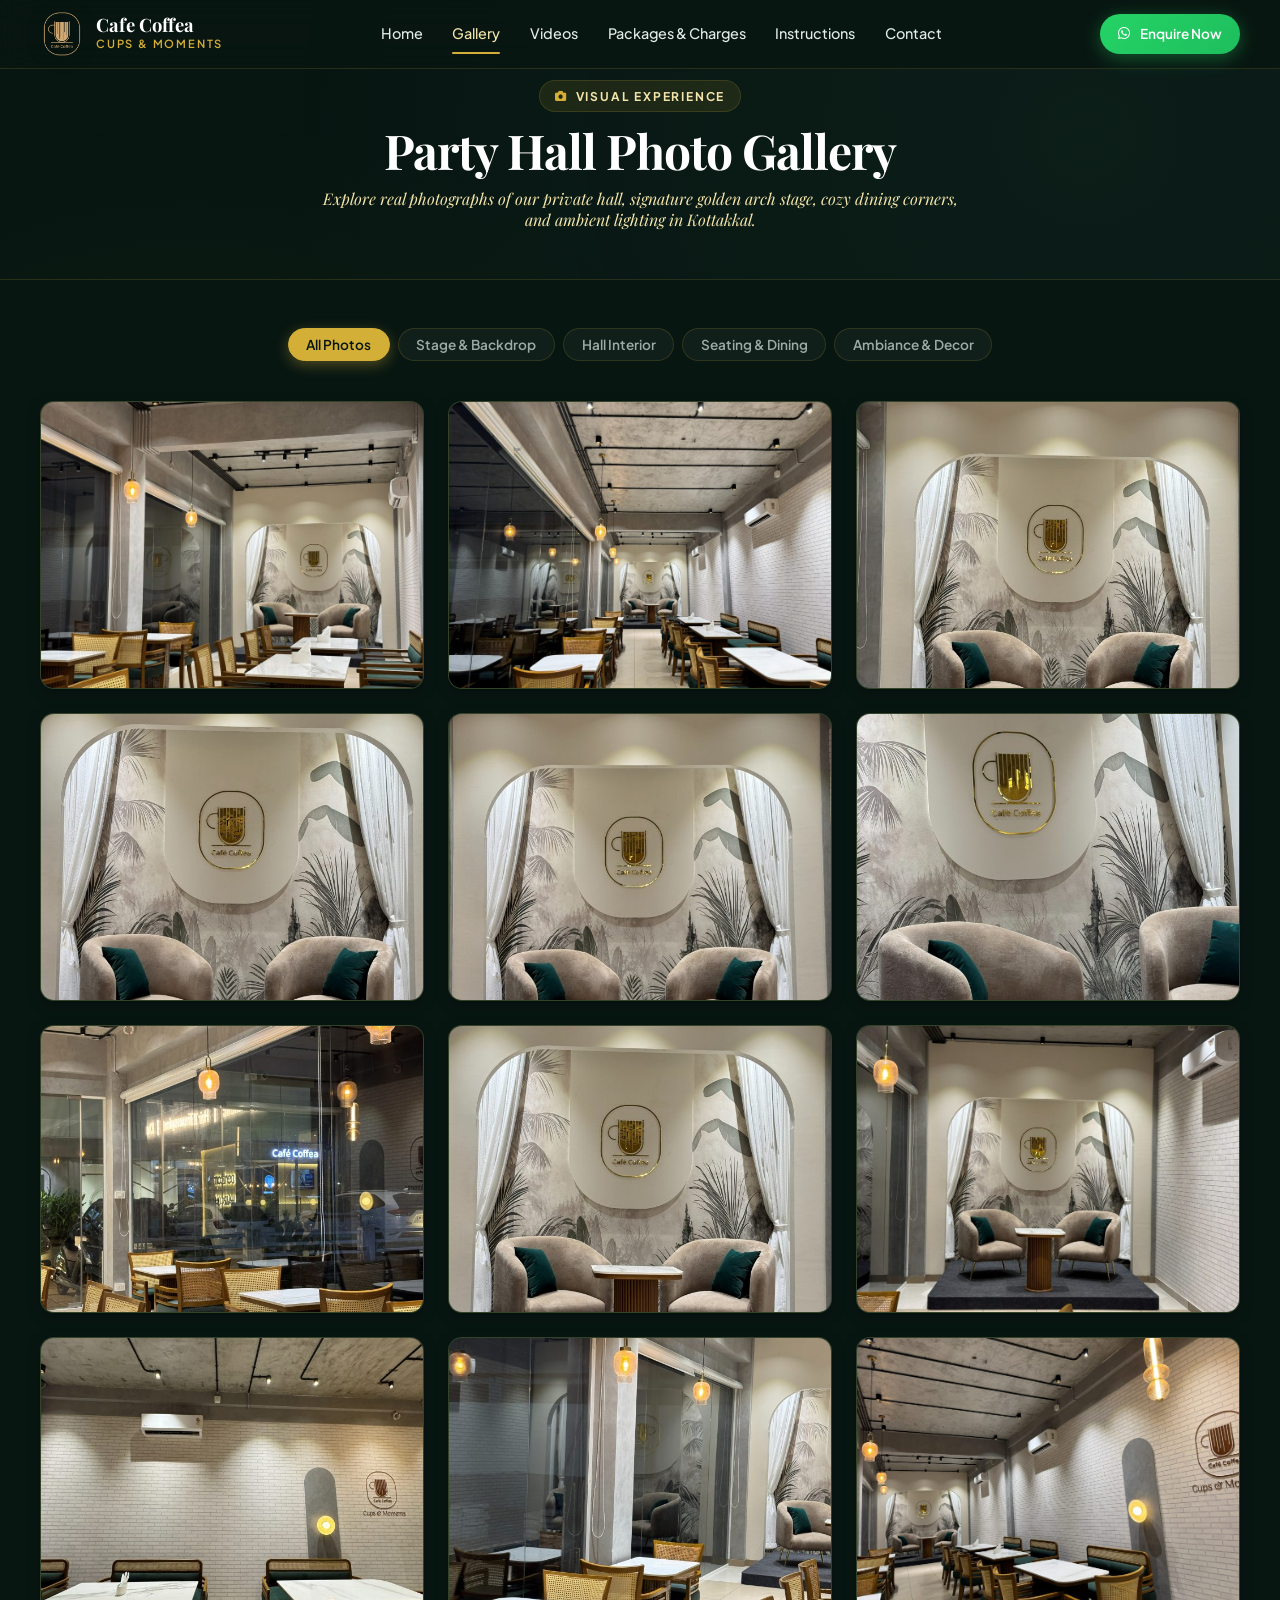
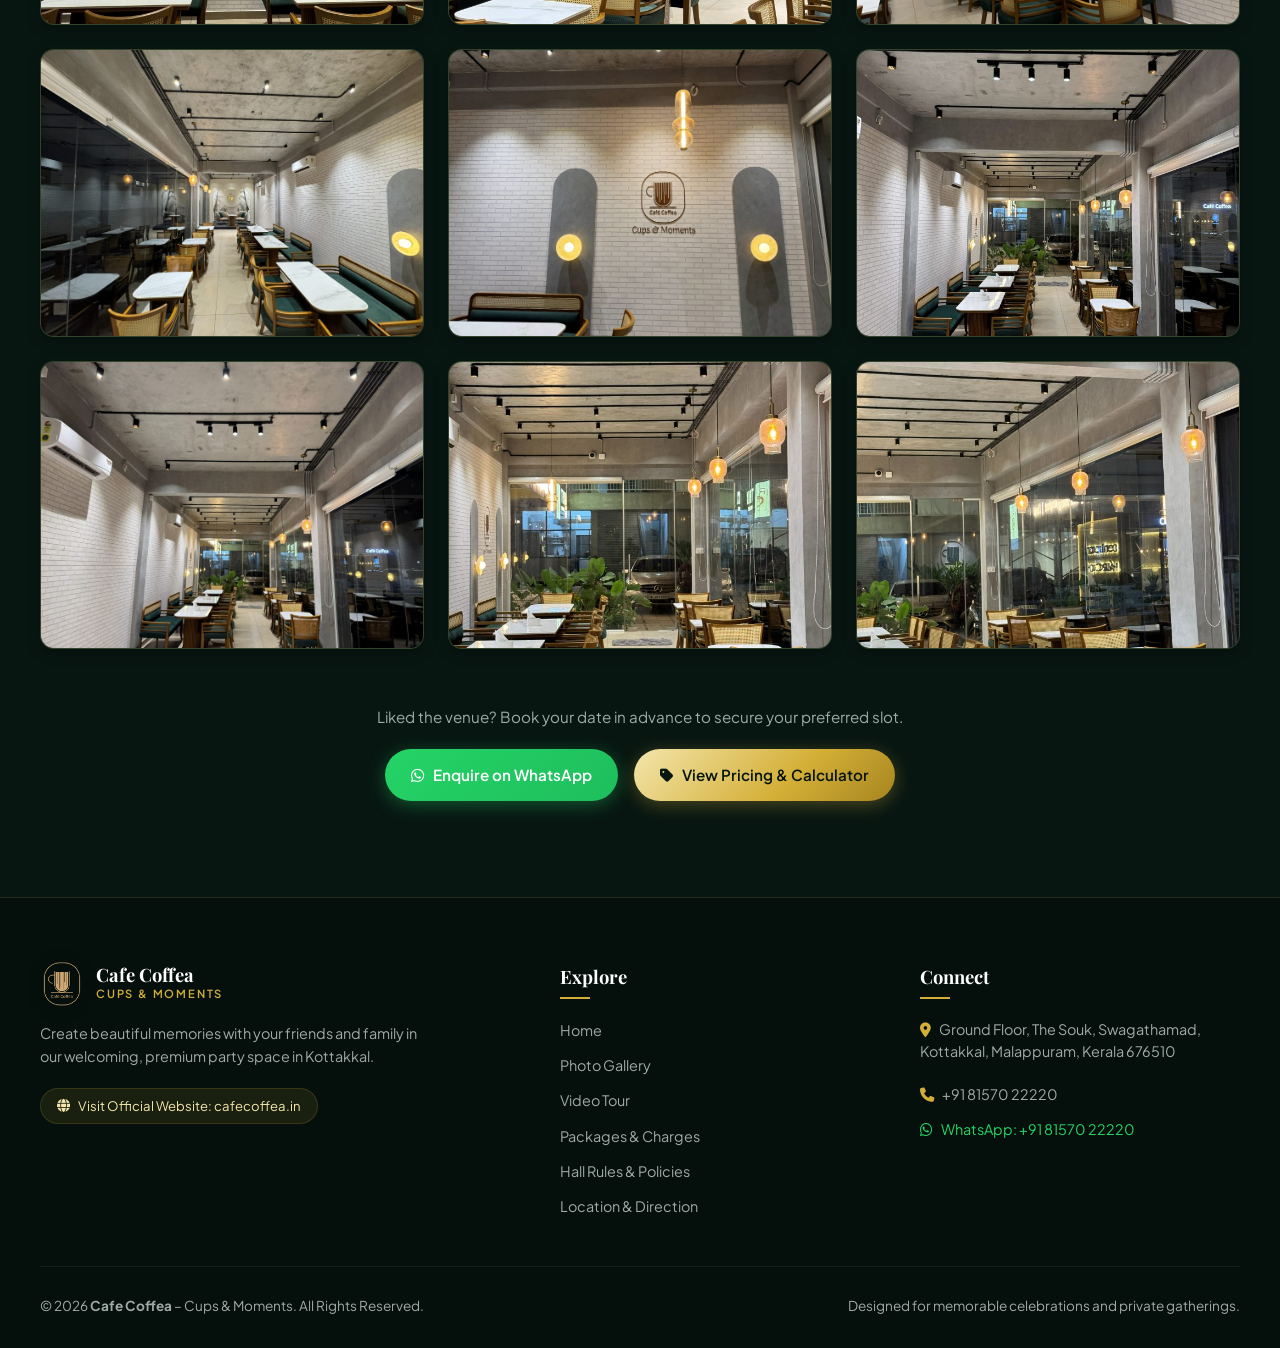
==== gallery.html @ e034ad7e "Convert to static HTML/CSS/JS with Dark Forest Green theme, clean gallery, new videos, and updated p" ====
<!DOCTYPE html>
<html lang="en">
<head>
    <meta charset="UTF-8">
    <meta name="viewport" content="width=device-width, initial-scale=1.0, maximum-scale=5.0">
    <title>Photo Gallery – Cafe Coffea | Cups & Moments</title>
    
    <meta name="description" content="Explore photographs of Cafe Coffea's premium party hall in Kottakkal. Elegant Dark Forest Green ambiance, signature stage, and luxury seating.">
    <link rel="icon" type="image/png" href="assets/images/logo.png">

    <!-- Google Fonts -->
    <link rel="preconnect" href="https://fonts.googleapis.com">
    <link rel="preconnect" href="https://fonts.gstatic.com" crossorigin>
    <link href="https://fonts.googleapis.com/css2?family=Playfair+Display:ital,wght@0,400;0,600;0,700;1,400;1,600&family=Plus+Jakarta+Sans:wght@300;400;500;600;700&display=swap" rel="stylesheet">

    <!-- Font Awesome Icons -->
    <link rel="stylesheet" href="https://cdnjs.cloudflare.com/ajax/libs/font-awesome/6.5.1/css/all.min.css">

    <!-- Main Stylesheet (Dark Forest Green Theme) -->
    <link rel="stylesheet" href="assets/css/style.css">
</head>
<body>

    <!-- Header & Navigation -->
    <header class="site-header">
        <div class="container header-container">
            <a href="index.html" class="brand-link" aria-label="Cafe Coffea Homepage">
                <img src="assets/images/logo.png" alt="Cafe Coffea Logo" class="brand-logo-img">
                <div class="brand-text-block">
                    <span class="brand-title">Cafe Coffea</span>
                    <span class="brand-subtitle">Cups & Moments</span>
                </div>
            </a>

            <!-- Desktop Navigation -->
            <nav class="desktop-nav" aria-label="Main Navigation">
                <a href="index.html" class="nav-link">Home</a>
                <a href="gallery.html" class="nav-link active">Gallery</a>
                <a href="index.html#videos" class="nav-link">Videos</a>
                <a href="index.html#pricing" class="nav-link">Packages & Charges</a>
                <a href="instructions.html" class="nav-link">Instructions</a>
                <a href="index.html#contact" class="nav-link">Contact</a>
            </nav>

            <div class="header-actions">
                <a href="https://wa.me/918157022220?text=Hello%20Cafe%20Coffea!%20I%20would%20like%20to%20enquire%20about%20party%20hall%20booking%20at%20Cafe%20Coffea%20%E2%80%93%20Cups%20%26%20Moments." target="_blank" rel="noopener noreferrer" class="btn btn-whatsapp btn-sm d-none-mobile">
                    <i class="fab fa-whatsapp"></i>
                    <span>Enquire Now</span>
                </a>

                <!-- Mobile Hamburger Toggle -->
                <button type="button" class="mobile-nav-toggle" aria-label="Toggle navigation menu">
                    <span class="hamburger-line"></span>
                    <span class="hamburger-line"></span>
                    <span class="hamburger-line"></span>
                </button>
            </div>
        </div>
    </header>

    <!-- Mobile Drawer Menu -->
    <div class="mobile-drawer" id="mobileDrawer">
        <div class="mobile-menu-list">
            <a href="index.html" class="mobile-nav-link">
                <span>Home</span>
                <i class="fas fa-chevron-right"></i>
            </a>
            <a href="gallery.html" class="mobile-nav-link active">
                <span>Photo Gallery</span>
                <i class="fas fa-chevron-right"></i>
            </a>
            <a href="index.html#videos" class="mobile-nav-link">
                <span>Video Tour</span>
                <i class="fas fa-chevron-right"></i>
            </a>
            <a href="index.html#pricing" class="mobile-nav-link">
                <span>Packages & Pricing</span>
                <i class="fas fa-chevron-right"></i>
            </a>
            <a href="instructions.html" class="mobile-nav-link">
                <span>Party Hall Rules & Policies</span>
                <i class="fas fa-chevron-right"></i>
            </a>
            <a href="index.html#contact" class="mobile-nav-link">
                <span>Location & Contact</span>
                <i class="fas fa-chevron-right"></i>
            </a>
        </div>

        <div class="mobile-drawer-footer">
            <a href="https://wa.me/918157022220?text=Hello%20Cafe%20Coffea!%20I%20would%20like%20to%20enquire%20about%20party%20hall%20booking%20at%20Cafe%20Coffea%20%E2%80%93%20Cups%20%26%20Moments." target="_blank" rel="noopener noreferrer" class="btn btn-whatsapp btn-lg">
                <i class="fab fa-whatsapp"></i>
                <span>Enquire via WhatsApp</span>
            </a>
            <a href="tel:+918157022220" class="btn btn-outline btn-lg">
                <i class="fas fa-phone-alt"></i>
                <span>Call Us Directly</span>
            </a>
        </div>
    </div>

    <!-- Page Hero Banner -->
    <div style="background: radial-gradient(circle at 50% 20%, rgba(20, 58, 48, 0.4) 0%, rgba(8, 22, 18, 0.95) 100%), var(--bg-deep); padding: 5rem 1rem 3rem; text-align: center; border-bottom: 1px solid var(--border-subtle);">
        <div class="container">
            <div class="section-tag">
                <i class="fas fa-camera"></i>
                <span>Visual Experience</span>
            </div>
            <h1 class="hero-title" style="font-size: clamp(2rem, 4vw, 3rem); margin-bottom: 0.75rem;">
                Party Hall Photo Gallery
            </h1>
            <p class="hero-subtitle" style="max-width: 650px; margin: 0 auto; font-size: 1rem;">
                Explore real photographs of our private hall, signature golden arch stage, cozy dining corners, and ambient lighting in Kottakkal.
            </p>
        </div>
    </div>

    <!-- CLEAN PHOTO GALLERY -->
    <section class="section section-dark" id="gallery" style="padding-top: 3rem;">
        <div class="container">
            <!-- Filter Tabs -->
            <div class="gallery-filters" style="margin-bottom: 2.5rem;">
                <button type="button" class="gallery-filter-btn active" data-filter="all">All Photos</button>
                <button type="button" class="gallery-filter-btn" data-filter="stage">Stage & Backdrop</button>
                <button type="button" class="gallery-filter-btn" data-filter="interior">Hall Interior</button>
                <button type="button" class="gallery-filter-btn" data-filter="seating">Seating & Dining</button>
                <button type="button" class="gallery-filter-btn" data-filter="decor">Ambiance & Decor</button>
            </div>

            <!-- Responsive Clean Gallery Grid (No decorative text between photos) -->
            <div class="gallery-grid">
                <!-- 1. Main Hall View -->
                <div class="gallery-card" data-category="interior" data-full="assets/images/IMG_1994.jpg">
                    <img src="assets/images/thumbs/IMG_1994.jpg" alt="Cafe Coffea Main Hall" class="gallery-img" loading="lazy">
                    <div class="gallery-zoom-badge"><i class="fas fa-expand-arrows-alt"></i></div>
                </div>

                <!-- 2. Center Aisle -->
                <div class="gallery-card" data-category="interior" data-full="assets/images/IMG_1995.jpg">
                    <img src="assets/images/thumbs/IMG_1995.jpg" alt="Party Hall Center Aisle" class="gallery-img" loading="lazy">
                    <div class="gallery-zoom-badge"><i class="fas fa-expand-arrows-alt"></i></div>
                </div>

                <!-- 3. Stage & Gold Logo -->
                <div class="gallery-card" data-category="stage" data-full="assets/images/IMG_1961.jpg">
                    <img src="assets/images/thumbs/IMG_1961.jpg" alt="Signature Stage & Golden Logo" class="gallery-img" loading="lazy">
                    <div class="gallery-zoom-badge"><i class="fas fa-expand-arrows-alt"></i></div>
                </div>

                <!-- 4. Stage Backdrop -->
                <div class="gallery-card" data-category="stage" data-full="assets/images/IMG_1964.jpg">
                    <img src="assets/images/thumbs/IMG_1964.jpg" alt="Party Stage Backdrop" class="gallery-img" loading="lazy">
                    <div class="gallery-zoom-badge"><i class="fas fa-expand-arrows-alt"></i></div>
                </div>

                <!-- 5. Arch Backdrop -->
                <div class="gallery-card" data-category="stage" data-full="assets/images/IMG_1965.jpg">
                    <img src="assets/images/thumbs/IMG_1965.jpg" alt="Celebration Stage Arch" class="gallery-img" loading="lazy">
                    <div class="gallery-zoom-badge"><i class="fas fa-expand-arrows-alt"></i></div>
                </div>

                <!-- 6. Velvet Chairs -->
                <div class="gallery-card" data-category="stage" data-full="assets/images/IMG_1966.jpg">
                    <img src="assets/images/thumbs/IMG_1966.jpg" alt="Stage Velvet Armchairs" class="gallery-img" loading="lazy">
                    <div class="gallery-zoom-badge"><i class="fas fa-expand-arrows-alt"></i></div>
                </div>

                <!-- 7. Arch & Curtains -->
                <div class="gallery-card" data-category="stage" data-full="assets/images/IMG_1967.jpg">
                    <img src="assets/images/thumbs/IMG_1967.jpg" alt="Arch & Drapes" class="gallery-img" loading="lazy">
                    <div class="gallery-zoom-badge"><i class="fas fa-expand-arrows-alt"></i></div>
                </div>

                <!-- 8. Spotlight Lighting -->
                <div class="gallery-card" data-category="decor" data-full="assets/images/IMG_1980.jpg">
                    <img src="assets/images/thumbs/IMG_1980.jpg" alt="Spotlight Ambience" class="gallery-img" loading="lazy">
                    <div class="gallery-zoom-badge"><i class="fas fa-expand-arrows-alt"></i></div>
                </div>

                <!-- 9. Dining Setup -->
                <div class="gallery-card" data-category="seating" data-full="assets/images/IMG_1988.jpg">
                    <img src="assets/images/thumbs/IMG_1988.jpg" alt="Guest Dining Arrangement" class="gallery-img" loading="lazy">
                    <div class="gallery-zoom-badge"><i class="fas fa-expand-arrows-alt"></i></div>
                </div>

                <!-- 10. Table Arrangement -->
                <div class="gallery-card" data-category="seating" data-full="assets/images/IMG_1990.jpg">
                    <img src="assets/images/thumbs/IMG_1990.jpg" alt="Table Setup" class="gallery-img" loading="lazy">
                    <div class="gallery-zoom-badge"><i class="fas fa-expand-arrows-alt"></i></div>
                </div>

                <!-- 11. Brick Wall Seating -->
                <div class="gallery-card" data-category="seating" data-full="assets/images/IMG_1992.jpg">
                    <img src="assets/images/thumbs/IMG_1992.jpg" alt="Brick Wall Seating" class="gallery-img" loading="lazy">
                    <div class="gallery-zoom-badge"><i class="fas fa-expand-arrows-alt"></i></div>
                </div>

                <!-- 12. Dining Rows -->
                <div class="gallery-card" data-category="interior" data-full="assets/images/IMG_1996.jpg">
                    <img src="assets/images/thumbs/IMG_1996.jpg" alt="Dining Rows & Amber Lighting" class="gallery-img" loading="lazy">
                    <div class="gallery-zoom-badge"><i class="fas fa-expand-arrows-alt"></i></div>
                </div>

                <!-- 13. Hall Layout -->
                <div class="gallery-card" data-category="interior" data-full="assets/images/IMG_1999.jpg">
                    <img src="assets/images/thumbs/IMG_1999.jpg" alt="Party Hall Layout" class="gallery-img" loading="lazy">
                    <div class="gallery-zoom-badge"><i class="fas fa-expand-arrows-alt"></i></div>
                </div>

                <!-- 14. Dining Corner -->
                <div class="gallery-card" data-category="seating" data-full="assets/images/IMG_2002.jpg">
                    <img src="assets/images/thumbs/IMG_2002.jpg" alt="Celebration Dining Area" class="gallery-img" loading="lazy">
                    <div class="gallery-zoom-badge"><i class="fas fa-expand-arrows-alt"></i></div>
                </div>

                <!-- 15. Glass Gallery -->
                <div class="gallery-card" data-category="interior" data-full="assets/images/IMG_2011.jpg">
                    <img src="assets/images/thumbs/IMG_2011.jpg" alt="Glass Gallery Perspective" class="gallery-img" loading="lazy">
                    <div class="gallery-zoom-badge"><i class="fas fa-expand-arrows-alt"></i></div>
                </div>

                <!-- 16. Panoramic Hall -->
                <div class="gallery-card" data-category="interior" data-full="assets/images/IMG_2012.jpg">
                    <img src="assets/images/thumbs/IMG_2012.jpg" alt="Panoramic Cafe Hall" class="gallery-img" loading="lazy">
                    <div class="gallery-zoom-badge"><i class="fas fa-expand-arrows-alt"></i></div>
                </div>

                <!-- 17. Intimate Seating -->
                <div class="gallery-card" data-category="seating" data-full="assets/images/IMG_2013.jpg">
                    <img src="assets/images/thumbs/IMG_2013.jpg" alt="Intimate Seating Corner" class="gallery-img" loading="lazy">
                    <div class="gallery-zoom-badge"><i class="fas fa-expand-arrows-alt"></i></div>
                </div>

                <!-- 18. Evening Ambience -->
                <div class="gallery-card" data-category="decor" data-full="assets/images/IMG_2014.jpg">
                    <img src="assets/images/thumbs/IMG_2014.jpg" alt="Warm Glow Cafe Evening" class="gallery-img" loading="lazy">
                    <div class="gallery-zoom-badge"><i class="fas fa-expand-arrows-alt"></i></div>
                </div>
            </div>

            <!-- Booking Callout -->
            <div style="margin-top: 3.5rem; text-align: center;">
                <p style="color: var(--text-muted); font-size: 0.95rem; margin-bottom: 1.25rem;">
                    Liked the venue? Book your date in advance to secure your preferred slot.
                </p>
                <div style="display: flex; gap: 1rem; justify-content: center; flex-wrap: wrap;">
                    <a href="https://wa.me/918157022220?text=Hello%20Cafe%20Coffea!%20I%20saw%20your%20party%20hall%20gallery%20and%20would%20like%20to%20enquire%20about%20booking." target="_blank" rel="noopener noreferrer" class="btn btn-whatsapp">
                        <i class="fab fa-whatsapp"></i>
                        <span>Enquire on WhatsApp</span>
                    </a>
                    <a href="index.html#pricing" class="btn btn-primary">
                        <i class="fas fa-tag"></i>
                        <span>View Pricing & Calculator</span>
                    </a>
                </div>
            </div>
        </div>
    </section>

    <!-- FOOTER -->
    <footer class="site-footer">
        <div class="container">
            <div class="footer-top">
                <div class="footer-brand-col">
                    <a href="index.html" class="brand-link" style="margin-bottom: 0.5rem;">
                        <img src="assets/images/logo.png" alt="Cafe Coffea" class="brand-logo-img">
                        <div class="brand-text-block">
                            <span class="brand-title">Cafe Coffea</span>
                            <span class="brand-subtitle">Cups & Moments</span>
                        </div>
                    </a>
                    <p class="footer-brand-desc">
                        Create beautiful memories with your friends and family in our welcoming, premium party space in Kottakkal.
                    </p>
                    <div style="margin-top: 1.25rem;">
                        <a href="https://cafecoffea.in/" target="_blank" rel="noopener noreferrer" class="footer-official-badge">
                            <i class="fas fa-globe"></i>
                            <span>Visit Official Website: cafecoffea.in</span>
                        </a>
                    </div>
                </div>

                <div class="footer-links-col">
                    <h4 class="footer-col-title">Explore</h4>
                    <div class="footer-links-list">
                        <a href="index.html" class="footer-link">Home</a>
                        <a href="gallery.html" class="footer-link">Photo Gallery</a>
                        <a href="index.html#videos" class="footer-link">Video Tour</a>
                        <a href="index.html#pricing" class="footer-link">Packages & Charges</a>
                        <a href="instructions.html" class="footer-link">Hall Rules & Policies</a>
                        <a href="index.html#contact" class="footer-link">Location & Direction</a>
                    </div>
                </div>

                <div class="footer-contact-col">
                    <h4 class="footer-col-title">Connect</h4>
                    <div class="footer-links-list">
                        <div style="font-size: 0.9rem; color: var(--text-muted); line-height: 1.5; margin-bottom: 0.5rem;">
                            <i class="fas fa-map-marker-alt text-gold" style="margin-right: 0.4rem;"></i>
                            Ground Floor, The Souk, Swagathamad, Kottakkal, Malappuram, Kerala 676510
                        </div>
                        <a href="tel:+918157022220" class="footer-link">
                            <i class="fas fa-phone text-gold" style="margin-right: 0.4rem;"></i>
                            +91 81570 22220
                        </a>
                        <a href="https://wa.me/918157022220?text=Hello%20Cafe%20Coffea!%20I%20would%20like%20to%20enquire%20about%20party%20hall%20booking%20at%20Cafe%20Coffea%20%E2%80%93%20Cups%20%26%20Moments." target="_blank" rel="noopener noreferrer" class="footer-link" style="color: var(--color-whatsapp);">
                            <i class="fab fa-whatsapp" style="margin-right: 0.4rem;"></i>
                            WhatsApp: +91 81570 22220
                        </a>
                    </div>
                </div>
            </div>

            <div class="footer-bottom">
                <div>
                    &copy; 2026 <strong>Cafe Coffea</strong> – Cups & Moments. All Rights Reserved.
                </div>
                <div>
                    Designed for memorable celebrations and private gatherings.
                </div>
            </div>
        </div>
    </footer>

    <!-- Main JavaScript (Includes Filter Tabs & Fullscreen Lightbox) -->
    <script src="assets/js/main.js"></script>
</body>
</html>
---- assets/css/style.css ----
/* ==========================================================================
   CAFE COFFEA – CUPS & MOMENTS
   Official Dark Forest Green Premium Theme
   Mobile-First Architecture & Design Language
   ========================================================================== */

/* --- CSS Variables & Design Tokens --- */
:root {
    /* Brand Dark Forest Green Palette */
    --color-bg-base: #081612;             /* Deepest Forest Black-Green */
    --color-bg-surface: #0E241E;          /* Rich Dark Forest Green */
    --color-bg-surface-elevated: #132E27; /* Elevated Emerald Surface */
    --color-bg-card: rgba(19, 46, 39, 0.72);
    --color-bg-card-hover: rgba(26, 61, 52, 0.85);
    --color-overlay: rgba(6, 18, 14, 0.72);
    
    /* Forest Green Accent Tones */
    --color-forest-light: #2A5A4E;
    --color-forest-glow: rgba(42, 90, 78, 0.4);
    --color-forest-subtle: rgba(42, 90, 78, 0.2);

    /* Luxury Champagne & Gold Accents (From Cafe Coffea Logo) */
    --color-gold: #D4AF37;
    --color-gold-light: #F3E5AB;
    --color-gold-dark: #A6851F;
    --color-gold-glow: rgba(212, 175, 55, 0.32);
    --text-gold-gradient: linear-gradient(135deg, #FFF6E5 0%, #D4AF37 60%, #9E7E1D 100%);

    /* Borders */
    --border-subtle: rgba(212, 175, 55, 0.16);
    --border-highlight: rgba(212, 175, 55, 0.42);
    --border-forest: rgba(42, 90, 78, 0.35);

    /* Typography Colors */
    --text-primary: #FFFFFF;
    --text-secondary: #E3ECE9;
    --text-muted: #9EABA5;
    --text-gold: #D4AF37;

    /* WhatsApp Brand Color */
    --color-whatsapp: #25D366;
    --color-whatsapp-dark: #128C7E;
    --color-whatsapp-glow: rgba(37, 211, 102, 0.35);

    /* Radius & Spacing */
    --radius-sm: 8px;
    --radius-md: 14px;
    --radius-lg: 20px;
    --radius-xl: 26px;
    --radius-full: 9999px;

    /* Shadows */
    --shadow-sm: 0 4px 14px rgba(0, 0, 0, 0.3);
    --shadow-md: 0 8px 26px rgba(0, 0, 0, 0.45);
    --shadow-lg: 0 16px 44px rgba(0, 0, 0, 0.6);
    --shadow-gold: 0 8px 32px rgba(212, 175, 55, 0.2);

    /* Fonts */
    --font-heading: 'Playfair Display', Georgia, serif;
    --font-body: 'Plus Jakarta Sans', -apple-system, BlinkMacSystemFont, 'Segoe UI', Roboto, sans-serif;

    /* Transitions */
    --transition-fast: 0.2s cubic-bezier(0.16, 1, 0.3, 1);
    --transition-smooth: 0.35s cubic-bezier(0.16, 1, 0.3, 1);
}

/* --- Base & Reset --- */
*, *::before, *::after {
    box-sizing: border-box;
    margin: 0;
    padding: 0;
}

html {
    scroll-behavior: smooth;
    font-size: 16px;
    background-color: var(--color-bg-base);
    color: var(--text-secondary);
    font-family: var(--font-body);
    -webkit-font-smoothing: antialiased;
    -moz-osx-font-smoothing: grayscale;
    overflow-x: hidden;
}

body {
    background-color: var(--color-bg-base);
    line-height: 1.6;
    overflow-x: hidden;
    position: relative;
    min-height: 100vh;
}

/* Ambient Subtle Forest Radial Glow */
body::before {
    content: '';
    position: fixed;
    top: 0;
    left: 0;
    width: 100vw;
    height: 100vh;
    background: radial-gradient(circle at 85% 15%, rgba(42, 90, 78, 0.12) 0%, transparent 60%),
                radial-gradient(circle at 15% 85%, rgba(212, 175, 55, 0.05) 0%, transparent 50%);
    pointer-events: none;
    z-index: 0;
}

img, video {
    display: block;
    max-width: 100%;
    height: auto;
}

a {
    color: inherit;
    text-decoration: none;
    transition: var(--transition-fast);
}

button {
    font-family: inherit;
    cursor: pointer;
    border: none;
    outline: none;
    background: none;
}

ul, ol {
    list-style: none;
}

.container {
    width: 100%;
    max-width: 1240px;
    margin-left: auto;
    margin-right: auto;
    padding-left: 1.25rem;
    padding-right: 1.25rem;
    position: relative;
    z-index: 1;
}

/* --- Typography Helpers --- */
.text-gold {
    color: var(--color-gold);
}

.text-gold-gradient {
    background: var(--text-gold-gradient);
    -webkit-background-clip: text;
    -webkit-text-fill-color: transparent;
}

.section-tag {
    display: inline-flex;
    align-items: center;
    gap: 0.5rem;
    font-size: 0.75rem;
    font-weight: 700;
    letter-spacing: 0.15em;
    text-transform: uppercase;
    color: var(--color-gold-light);
    background: rgba(212, 175, 55, 0.1);
    border: 1px solid var(--border-subtle);
    padding: 0.35rem 0.9rem;
    border-radius: var(--radius-full);
    margin-bottom: 0.75rem;
}

.section-tag i {
    font-size: 0.7rem;
    color: var(--color-gold);
}

.section-title {
    font-family: var(--font-heading);
    font-size: clamp(1.85rem, 5vw, 2.75rem);
    color: var(--text-primary);
    line-height: 1.2;
    margin-bottom: 0.75rem;
    letter-spacing: -0.01em;
}

.section-subtitle {
    font-size: clamp(0.95rem, 2vw, 1.1rem);
    color: var(--text-muted);
    max-width: 640px;
    margin-bottom: 2rem;
}

.text-center {
    text-align: center;
}

.text-center .section-subtitle {
    margin-left: auto;
    margin-right: auto;
}

/* --- Buttons & CTAs --- */
.btn {
    display: inline-flex;
    align-items: center;
    justify-content: center;
    gap: 0.6rem;
    padding: 0.85rem 1.6rem;
    font-size: 0.95rem;
    font-weight: 600;
    border-radius: var(--radius-full);
    transition: all var(--transition-fast);
    text-align: center;
    white-space: nowrap;
    min-height: 48px; /* Mobile touch friendly target */
    text-decoration: none;
}

.btn-primary {
    background: linear-gradient(135deg, var(--color-gold-light) 0%, var(--color-gold) 60%, var(--color-gold-dark) 100%);
    color: #081612;
    box-shadow: 0 4px 18px var(--color-gold-glow);
}

.btn-primary:hover, .btn-primary:active {
    transform: translateY(-2px);
    box-shadow: 0 6px 24px rgba(212, 175, 55, 0.45);
    color: #040B09;
}

.btn-outline {
    background: rgba(255, 255, 255, 0.04);
    border: 1.5px solid var(--border-highlight);
    color: var(--text-primary);
    backdrop-filter: blur(8px);
}

.btn-outline:hover, .btn-outline:active {
    background: rgba(212, 175, 55, 0.12);
    border-color: var(--color-gold);
    color: var(--color-gold-light);
    transform: translateY(-2px);
}

.btn-whatsapp {
    background: linear-gradient(135deg, #25D366 0%, #1EBE5D 100%);
    color: #FFFFFF;
    box-shadow: 0 4px 18px var(--color-whatsapp-glow);
}

.btn-whatsapp:hover, .btn-whatsapp:active {
    background: linear-gradient(135deg, #1EBE5D 0%, #128C7E 100%);
    box-shadow: 0 6px 24px rgba(37, 211, 102, 0.5);
    transform: translateY(-2px);
    color: #FFFFFF;
}

.btn-sm {
    padding: 0.55rem 1.15rem;
    font-size: 0.85rem;
    min-height: 40px;
}

.btn-lg {
    padding: 1rem 2rem;
    font-size: 1.05rem;
    min-height: 54px;
}

/* --- Header & Navigation --- */
.site-header {
    position: fixed;
    top: 0;
    left: 0;
    right: 0;
    z-index: 1000;
    background: rgba(8, 22, 18, 0.88);
    backdrop-filter: blur(16px);
    -webkit-backdrop-filter: blur(16px);
    border-bottom: 1px solid var(--border-subtle);
    transition: background var(--transition-fast), padding var(--transition-fast);
    padding: 0.75rem 0;
}

.site-header.scrolled {
    background: rgba(8, 22, 18, 0.96);
    box-shadow: var(--shadow-md);
}

.header-container {
    display: flex;
    align-items: center;
    justify-content: space-between;
}

.brand-link {
    display: flex;
    align-items: center;
    gap: 0.75rem;
    text-decoration: none;
}

.brand-logo-img {
    width: 44px;
    height: 44px;
    object-fit: contain;
    filter: drop-shadow(0 2px 8px rgba(0,0,0,0.5));
    transition: transform var(--transition-fast);
}

.brand-link:hover .brand-logo-img {
    transform: scale(1.05);
}

.brand-text-block {
    display: flex;
    flex-direction: column;
}

.brand-title {
    font-family: var(--font-heading);
    font-size: 1.15rem;
    font-weight: 700;
    color: var(--text-primary);
    line-height: 1.1;
    letter-spacing: 0.01em;
}

.brand-subtitle {
    font-size: 0.7rem;
    font-weight: 600;
    text-transform: uppercase;
    letter-spacing: 0.16em;
    color: var(--color-gold);
}

/* Desktop Navigation Menu */
.desktop-nav {
    display: none;
}

@media (min-width: 900px) {
    .desktop-nav {
        display: flex;
        align-items: center;
        gap: 1.85rem;
    }

    .nav-link {
        font-size: 0.9rem;
        font-weight: 500;
        color: var(--text-secondary);
        position: relative;
        padding: 0.5rem 0;
        transition: color var(--transition-fast);
    }

    .nav-link::after {
        content: '';
        position: absolute;
        bottom: 0;
        left: 0;
        width: 0%;
        height: 2px;
        background: var(--color-gold);
        transition: width var(--transition-fast);
        border-radius: 2px;
    }

    .nav-link:hover, .nav-link.active {
        color: var(--color-gold-light);
    }

    .nav-link:hover::after, .nav-link.active::after {
        width: 100%;
    }
}

.header-actions {
    display: flex;
    align-items: center;
    gap: 0.75rem;
}

/* Mobile Hamburger Toggle */
.mobile-nav-toggle {
    display: flex;
    flex-direction: column;
    justify-content: center;
    align-items: center;
    width: 44px;
    height: 44px;
    border-radius: var(--radius-sm);
    background: rgba(255, 255, 255, 0.04);
    border: 1px solid var(--border-subtle);
    gap: 5px;
    cursor: pointer;
    z-index: 1002;
}

.hamburger-line {
    width: 22px;
    height: 2px;
    background-color: var(--color-gold);
    border-radius: 2px;
    transition: all var(--transition-smooth);
}

.mobile-nav-toggle.open .hamburger-line:nth-child(1) {
    transform: translateY(7px) rotate(45deg);
}

.mobile-nav-toggle.open .hamburger-line:nth-child(2) {
    opacity: 0;
}

.mobile-nav-toggle.open .hamburger-line:nth-child(3) {
    transform: translateY(-7px) rotate(-45deg);
}

@media (min-width: 900px) {
    .mobile-nav-toggle {
        display: none;
    }
}

/* Mobile Navigation Drawer */
.mobile-drawer {
    position: fixed;
    top: 0;
    left: 0;
    width: 100vw;
    height: 100vh;
    background: rgba(6, 17, 14, 0.98);
    backdrop-filter: blur(20px);
    -webkit-backdrop-filter: blur(20px);
    z-index: 1001;
    display: flex;
    flex-direction: column;
    padding: 5.5rem 1.5rem 2.5rem;
    transform: translateX(100%);
    transition: transform var(--transition-smooth);
    overflow-y: auto;
}

.mobile-drawer.open {
    transform: translateX(0);
}

.mobile-menu-list {
    display: flex;
    flex-direction: column;
    gap: 1.25rem;
    margin-bottom: 2rem;
}

.mobile-nav-link {
    font-family: var(--font-heading);
    font-size: 1.35rem;
    color: var(--text-primary);
    padding: 0.6rem 0;
    border-bottom: 1px solid rgba(255, 255, 255, 0.06);
    display: flex;
    align-items: center;
    justify-content: space-between;
}

.mobile-nav-link i {
    font-size: 0.9rem;
    color: var(--color-gold);
}

.mobile-drawer-footer {
    margin-top: auto;
    display: flex;
    flex-direction: column;
    gap: 1rem;
}

/* --- Hero Section --- */
.hero-section {
    position: relative;
    min-height: 100vh;
    display: flex;
    align-items: center;
    justify-content: center;
    padding-top: 5.5rem;
    padding-bottom: 4rem;
    background-size: cover;
    background-position: center center;
    background-repeat: no-repeat;
    overflow: hidden;
}

.hero-overlay {
    position: absolute;
    top: 0;
    left: 0;
    right: 0;
    bottom: 0;
    background: linear-gradient(
        180deg,
        rgba(8, 22, 18, 0.88) 0%,
        rgba(8, 22, 18, 0.74) 45%,
        rgba(8, 22, 18, 0.97) 100%
    );
    z-index: 1;
}

.hero-content {
    position: relative;
    z-index: 2;
    text-align: center;
    max-width: 840px;
    margin: 0 auto;
}

.hero-brand-badge {
    display: inline-flex;
    align-items: center;
    gap: 0.85rem;
    background: rgba(14, 36, 30, 0.88);
    border: 1px solid var(--border-highlight);
    padding: 0.6rem 1.4rem;
    border-radius: var(--radius-full);
    margin-bottom: 1.75rem;
    backdrop-filter: blur(12px);
    box-shadow: var(--shadow-gold);
}

.hero-logo-img {
    width: 38px;
    height: 38px;
    object-fit: contain;
}

.hero-brand-name {
    font-size: 0.85rem;
    font-weight: 700;
    letter-spacing: 0.16em;
    text-transform: uppercase;
    color: var(--color-gold-light);
}

.hero-title {
    font-family: var(--font-heading);
    font-size: clamp(2.5rem, 8vw, 4.5rem);
    font-weight: 700;
    line-height: 1.1;
    margin-bottom: 1rem;
    color: var(--text-primary);
    letter-spacing: -0.02em;
}

.hero-subtitle {
    font-family: var(--font-heading);
    font-style: italic;
    font-size: clamp(1.15rem, 3.5vw, 1.85rem);
    color: var(--color-gold-light);
    margin-bottom: 1.25rem;
    line-height: 1.3;
}

.hero-description {
    font-size: clamp(0.95rem, 2.5vw, 1.15rem);
    color: var(--text-secondary);
    max-width: 650px;
    margin: 0 auto 2.25rem;
    line-height: 1.6;
}

.hero-cta-group {
    display: flex;
    flex-direction: column;
    gap: 1rem;
    width: 100%;
    max-width: 440px;
    margin: 0 auto 2.5rem;
}

@media (min-width: 540px) {
    .hero-cta-group {
        flex-direction: row;
        justify-content: center;
    }
}

.hero-scroll-indicator {
    display: inline-flex;
    flex-direction: column;
    align-items: center;
    gap: 0.5rem;
    color: var(--text-muted);
    font-size: 0.75rem;
    text-transform: uppercase;
    letter-spacing: 0.15em;
    opacity: 0.8;
    transition: opacity var(--transition-fast);
}

.hero-scroll-indicator:hover {
    opacity: 1;
    color: var(--color-gold);
}

.scroll-mouse {
    width: 22px;
    height: 34px;
    border: 2px solid var(--border-highlight);
    border-radius: 12px;
    display: flex;
    justify-content: center;
    padding-top: 6px;
}

.scroll-wheel {
    width: 4px;
    height: 8px;
    background-color: var(--color-gold);
    border-radius: 2px;
    animation: scrollBounce 2s infinite;
}

@keyframes scrollBounce {
    0%, 100% { transform: translateY(0); opacity: 1; }
    50% { transform: translateY(8px); opacity: 0.4; }
}

/* --- Section Spacing & Themes --- */
.section {
    padding: 4.5rem 0;
    position: relative;
    z-index: 1;
}

@media (min-width: 768px) {
    .section {
        padding: 6rem 0;
    }
}

.section-dark {
    background-color: var(--color-bg-base);
}

.section-surface {
    background-color: var(--color-bg-surface);
    border-top: 1px solid var(--border-subtle);
    border-bottom: 1px solid var(--border-subtle);
}

/* --- Quick Navigation Shortcuts --- */
.quick-nav-section {
    margin-top: -2.5rem;
    position: relative;
    z-index: 10;
    padding-bottom: 2rem;
}

.quick-nav-grid {
    display: grid;
    grid-template-columns: repeat(2, 1fr);
    gap: 0.85rem;
}

@media (min-width: 768px) {
    .quick-nav-grid {
        grid-template-columns: repeat(4, 1fr);
        gap: 1.25rem;
    }
}

.quick-card {
    background: var(--color-bg-card);
    backdrop-filter: blur(14px);
    -webkit-backdrop-filter: blur(14px);
    border: 1px solid var(--border-subtle);
    border-radius: var(--radius-md);
    padding: 1.25rem 1rem;
    display: flex;
    flex-direction: column;
    align-items: center;
    text-align: center;
    transition: all var(--transition-fast);
    box-shadow: var(--shadow-sm);
    text-decoration: none;
    position: relative;
    overflow: hidden;
}

.quick-card::before {
    content: '';
    position: absolute;
    top: 0;
    left: 0;
    width: 100%;
    height: 3px;
    background: linear-gradient(90deg, transparent, var(--color-gold), transparent);
    opacity: 0;
    transition: opacity var(--transition-fast);
}

.quick-card:hover, .quick-card:active {
    transform: translateY(-4px);
    border-color: var(--border-highlight);
    background: var(--color-bg-card-hover);
    box-shadow: var(--shadow-gold);
}

.quick-card:hover::before {
    opacity: 1;
}

.quick-icon-wrap {
    width: 46px;
    height: 46px;
    border-radius: var(--radius-full);
    background: rgba(212, 175, 55, 0.12);
    border: 1px solid var(--border-subtle);
    display: flex;
    align-items: center;
    justify-content: center;
    margin-bottom: 0.75rem;
    color: var(--color-gold);
    font-size: 1.15rem;
    transition: transform var(--transition-fast);
}

.quick-card:hover .quick-icon-wrap {
    transform: scale(1.1);
    background: var(--color-gold);
    color: #081612;
}

.quick-title {
    font-family: var(--font-heading);
    font-size: 1.05rem;
    font-weight: 600;
    color: var(--text-primary);
    margin-bottom: 0.25rem;
}

.quick-desc {
    font-size: 0.75rem;
    color: var(--text-muted);
}

/* --- Clean Photo Gallery (No promotional text between photos) --- */
.gallery-filters {
    display: flex;
    flex-wrap: wrap;
    justify-content: center;
    gap: 0.5rem;
    margin-bottom: 2.25rem;
}

.gallery-filter-btn {
    padding: 0.45rem 1.1rem;
    border-radius: var(--radius-full);
    font-size: 0.85rem;
    font-weight: 600;
    color: var(--text-muted);
    background: rgba(255, 255, 255, 0.04);
    border: 1px solid var(--border-subtle);
    transition: all var(--transition-fast);
}

.gallery-filter-btn.active, .gallery-filter-btn:hover {
    background: var(--color-gold);
    color: #081612;
    border-color: var(--color-gold);
    box-shadow: 0 4px 14px rgba(212, 175, 55, 0.35);
}

.gallery-grid {
    display: grid;
    grid-template-columns: repeat(1, 1fr);
    gap: 1rem;
}

@media (min-width: 540px) {
    .gallery-grid {
        grid-template-columns: repeat(2, 1fr);
        gap: 1.25rem;
    }
}

@media (min-width: 900px) {
    .gallery-grid {
        grid-template-columns: repeat(3, 1fr);
        gap: 1.5rem;
    }
}

.gallery-card {
    position: relative;
    border-radius: var(--radius-md);
    overflow: hidden;
    background: var(--color-bg-surface-elevated);
    border: 1px solid var(--border-subtle);
    cursor: pointer;
    aspect-ratio: 4 / 3;
    transition: all var(--transition-smooth);
    box-shadow: var(--shadow-sm);
}

.gallery-card:hover {
    transform: translateY(-4px) scale(1.01);
    border-color: var(--border-highlight);
    box-shadow: var(--shadow-gold);
}

.gallery-img {
    width: 100%;
    height: 100%;
    object-fit: cover;
    transition: transform var(--transition-smooth);
}

.gallery-card:hover .gallery-img {
    transform: scale(1.05);
}

.gallery-zoom-badge {
    position: absolute;
    top: 0.85rem;
    right: 0.85rem;
    width: 36px;
    height: 36px;
    border-radius: var(--radius-full);
    background: rgba(8, 22, 18, 0.8);
    border: 1px solid var(--border-subtle);
    color: var(--color-gold-light);
    display: flex;
    align-items: center;
    justify-content: center;
    font-size: 0.85rem;
    backdrop-filter: blur(8px);
    opacity: 0;
    transform: scale(0.8);
    transition: all var(--transition-fast);
}

.gallery-card:hover .gallery-zoom-badge {
    opacity: 1;
    transform: scale(1);
}

/* Lightbox Modal */
.lightbox-modal {
    position: fixed;
    inset: 0;
    background: rgba(5, 14, 11, 0.96);
    backdrop-filter: blur(20px);
    -webkit-backdrop-filter: blur(20px);
    z-index: 2000;
    display: none;
    align-items: center;
    justify-content: center;
    padding: 1rem;
    opacity: 0;
    transition: opacity var(--transition-smooth);
}

.lightbox-modal.active {
    display: flex;
    opacity: 1;
}

.lightbox-content-wrap {
    position: relative;
    max-width: 94vw;
    max-height: 88vh;
    display: flex;
    flex-direction: column;
    align-items: center;
}

.lightbox-img {
    max-width: 100%;
    max-height: 82vh;
    object-fit: contain;
    border-radius: var(--radius-sm);
    box-shadow: var(--shadow-lg);
    border: 1px solid var(--border-subtle);
}

.lightbox-btn {
    position: absolute;
    width: 48px;
    height: 48px;
    border-radius: var(--radius-full);
    background: rgba(14, 36, 30, 0.85);
    border: 1px solid var(--border-highlight);
    color: var(--color-gold);
    display: flex;
    align-items: center;
    justify-content: center;
    font-size: 1.15rem;
    cursor: pointer;
    transition: all var(--transition-fast);
    z-index: 2010;
}

.lightbox-btn:hover {
    background: var(--color-gold);
    color: #081612;
}

.lightbox-close {
    top: 1.5rem;
    right: 1.5rem;
}

.lightbox-prev {
    left: 1rem;
    top: 50%;
    transform: translateY(-50%);
}

.lightbox-next {
    right: 1rem;
    top: 50%;
    transform: translateY(-50%);
}

/* --- Video Showcase --- */
.video-grid {
    display: grid;
    grid-template-columns: 1fr;
    gap: 1.5rem;
}

@media (min-width: 768px) {
    .video-grid {
        grid-template-columns: repeat(2, 1fr);
        gap: 2rem;
    }
}

.video-card {
    background: var(--color-bg-card);
    border: 1px solid var(--border-subtle);
    border-radius: var(--radius-lg);
    overflow: hidden;
    box-shadow: var(--shadow-md);
    transition: all var(--transition-smooth);
    display: flex;
    flex-direction: column;
}

.video-card:hover {
    border-color: var(--border-highlight);
    box-shadow: var(--shadow-gold);
}

.video-player-container {
    position: relative;
    width: 100%;
    aspect-ratio: 16 / 9;
    background: #000000;
    overflow: hidden;
}

.video-element {
    width: 100%;
    height: 100%;
    object-fit: cover;
    background: #000;
}

.video-card-body {
    padding: 1.5rem;
    display: flex;
    flex-direction: column;
    flex-grow: 1;
}

.video-title {
    font-family: var(--font-heading);
    font-size: 1.25rem;
    color: var(--text-primary);
    margin-bottom: 0.5rem;
    line-height: 1.3;
}

.video-description {
    font-size: 0.9rem;
    color: var(--text-muted);
    line-height: 1.6;
}

/* --- Packages & Pricing with Interactive Calculator --- */
.pricing-wrapper {
    max-width: 920px;
    margin: 0 auto;
}

.pricing-card-main {
    background: var(--color-bg-surface-elevated);
    border: 1px solid var(--border-highlight);
    border-radius: var(--radius-xl);
    padding: 2rem 1.5rem;
    box-shadow: var(--shadow-lg);
    position: relative;
    overflow: hidden;
}

@media (min-width: 768px) {
    .pricing-card-main {
        padding: 3rem;
    }
}

.pricing-card-main::before {
    content: '';
    position: absolute;
    top: 0;
    left: 0;
    right: 0;
    height: 4px;
    background: linear-gradient(90deg, var(--color-forest-light), var(--color-gold), var(--color-forest-light));
}

.pricing-header {
    text-align: center;
    margin-bottom: 2rem;
}

/* Itemized Charges */
.pricing-breakdown-list {
    display: flex;
    flex-direction: column;
    gap: 1.25rem;
    margin-bottom: 2rem;
}

.pricing-item {
    display: flex;
    align-items: center;
    justify-content: space-between;
    padding: 1.1rem 1.25rem;
    background: rgba(8, 22, 18, 0.6);
    border: 1px solid var(--border-subtle);
    border-radius: var(--radius-md);
}

.pricing-item-info {
    display: flex;
    align-items: center;
    gap: 1rem;
}

.pricing-item-icon {
    width: 44px;
    height: 44px;
    border-radius: var(--radius-sm);
    background: rgba(212, 175, 55, 0.12);
    color: var(--color-gold);
    display: flex;
    align-items: center;
    justify-content: center;
    font-size: 1.15rem;
}

.pricing-item-title {
    font-size: 1.05rem;
    font-weight: 600;
    color: var(--text-primary);
}

.pricing-item-subtitle {
    font-size: 0.8rem;
    color: var(--text-muted);
}

.pricing-item-amount {
    font-family: var(--font-heading);
    font-size: 1.4rem;
    font-weight: 700;
    color: var(--color-gold-light);
    white-space: nowrap;
}

/* Important Pricing Rule Highlight Box */
.pricing-rule-callout {
    background: rgba(42, 90, 78, 0.18);
    border: 1px solid var(--border-highlight);
    border-radius: var(--radius-md);
    padding: 1rem 1.25rem;
    margin-bottom: 2rem;
    display: flex;
    align-items: flex-start;
    gap: 0.85rem;
}

.pricing-rule-callout i {
    color: var(--color-gold);
    font-size: 1.2rem;
    margin-top: 2px;
}

.pricing-rule-callout p {
    font-size: 0.9rem;
    color: var(--text-secondary);
    line-height: 1.5;
}

.pricing-rule-callout strong {
    color: var(--color-gold-light);
}

/* Interactive Duration Calculator */
.calc-box {
    background: rgba(8, 22, 18, 0.7);
    border: 1px solid var(--border-subtle);
    border-radius: var(--radius-lg);
    padding: 1.5rem;
    margin-bottom: 2.25rem;
}

.calc-title {
    font-family: var(--font-heading);
    font-size: 1.15rem;
    color: var(--text-primary);
    margin-bottom: 0.35rem;
}

.calc-subtitle {
    font-size: 0.85rem;
    color: var(--text-muted);
    margin-bottom: 1.25rem;
}

.calc-buttons-row {
    display: flex;
    flex-wrap: wrap;
    gap: 0.6rem;
    margin-bottom: 1.5rem;
}

.calc-hour-btn {
    flex: 1;
    min-width: 70px;
    padding: 0.75rem 0.5rem;
    border-radius: var(--radius-md);
    background: rgba(255, 255, 255, 0.04);
    border: 1px solid var(--border-subtle);
    color: var(--text-secondary);
    font-size: 0.95rem;
    font-weight: 600;
    text-align: center;
    cursor: pointer;
    transition: all var(--transition-fast);
}

.calc-hour-btn.active, .calc-hour-btn:hover {
    background: var(--color-gold);
    color: #081612;
    border-color: var(--color-gold);
    box-shadow: 0 4px 14px rgba(212, 175, 55, 0.35);
}

/* Total Box */
.pricing-total-box {
    display: flex;
    flex-direction: column;
    align-items: center;
    justify-content: space-between;
    padding: 1.5rem;
    background: linear-gradient(135deg, rgba(212, 175, 55, 0.12) 0%, rgba(8, 22, 18, 0.9) 100%);
    border: 1.5px solid var(--color-gold);
    border-radius: var(--radius-md);
    text-align: center;
    gap: 0.5rem;
}

@media (min-width: 540px) {
    .pricing-total-box {
        flex-direction: row;
        text-align: left;
    }
}

.total-label {
    font-family: var(--font-heading);
    font-size: 1.25rem;
    font-weight: 700;
    color: var(--text-primary);
}

.total-sub {
    font-size: 0.85rem;
    color: var(--text-muted);
}

.total-amount {
    font-family: var(--font-heading);
    font-size: 2.2rem;
    font-weight: 800;
    color: var(--color-gold-light);
    line-height: 1;
}

/* Pricing Examples Table / Grid */
.pricing-examples-grid {
    display: grid;
    grid-template-columns: repeat(1, 1fr);
    gap: 0.75rem;
    margin-bottom: 2.5rem;
}

@media (min-width: 540px) {
    .pricing-examples-grid {
        grid-template-columns: repeat(3, 1fr);
    }
}

.example-card {
    background: rgba(8, 22, 18, 0.5);
    border: 1px solid var(--border-subtle);
    border-radius: var(--radius-md);
    padding: 1rem;
    text-align: center;
}

.example-duration {
    font-size: 0.8rem;
    text-transform: uppercase;
    letter-spacing: 0.1em;
    color: var(--color-gold);
    margin-bottom: 0.25rem;
}

.example-formula {
    font-size: 0.85rem;
    color: var(--text-muted);
    margin-bottom: 0.5rem;
}

.example-total {
    font-family: var(--font-heading);
    font-size: 1.35rem;
    font-weight: 700;
    color: var(--text-primary);
}

/* Special Food Order Offer Box */
.special-offer-card {
    background: radial-gradient(circle at 10% 20%, rgba(212, 175, 55, 0.18) 0%, rgba(14, 36, 30, 0.95) 100%);
    border: 1.5px solid var(--border-highlight);
    border-radius: var(--radius-lg);
    padding: 2rem 1.5rem;
    position: relative;
    box-shadow: var(--shadow-gold);
    margin-bottom: 2.5rem;
}

.offer-badge {
    display: inline-flex;
    align-items: center;
    gap: 0.5rem;
    background: linear-gradient(135deg, var(--color-gold-light), var(--color-gold));
    color: #081612;
    font-size: 0.75rem;
    font-weight: 800;
    text-transform: uppercase;
    letter-spacing: 0.12em;
    padding: 0.4rem 1rem;
    border-radius: var(--radius-full);
    margin-bottom: 1.25rem;
}

.offer-headline-text {
    font-family: var(--font-heading);
    font-size: clamp(1.4rem, 4vw, 1.9rem);
    color: var(--text-primary);
    margin-bottom: 0.75rem;
    line-height: 1.25;
}

.offer-description-text {
    font-size: 1rem;
    color: var(--text-secondary);
    line-height: 1.6;
    margin-bottom: 1rem;
}

.offer-terms-text {
    font-size: 0.82rem;
    color: var(--text-muted);
    border-top: 1px dashed var(--border-subtle);
    padding-top: 0.75rem;
    line-height: 1.5;
}

.pricing-actions {
    display: flex;
    flex-direction: column;
    gap: 1rem;
    align-items: center;
}

@media (min-width: 540px) {
    .pricing-actions {
        flex-direction: row;
        justify-content: center;
    }
}

/* --- Instructions & Policy Rules --- */
.instructions-container {
    max-width: 960px;
    margin: 0 auto;
}

.policy-card {
    background: var(--color-bg-surface-elevated);
    border: 1px solid var(--border-subtle);
    border-radius: var(--radius-lg);
    padding: 1.75rem;
    margin-bottom: 2rem;
    box-shadow: var(--shadow-sm);
}

@media (min-width: 768px) {
    .policy-card {
        padding: 2.5rem;
    }
}

.policy-header {
    display: flex;
    align-items: center;
    gap: 1rem;
    margin-bottom: 1.5rem;
    padding-bottom: 1rem;
    border-bottom: 1px solid var(--border-subtle);
}

.policy-icon-wrap {
    width: 48px;
    height: 48px;
    border-radius: var(--radius-md);
    background: rgba(212, 175, 55, 0.12);
    border: 1px solid var(--border-subtle);
    color: var(--color-gold);
    display: flex;
    align-items: center;
    justify-content: center;
    font-size: 1.35rem;
    flex-shrink: 0;
}

.policy-title {
    font-family: var(--font-heading);
    font-size: 1.4rem;
    color: var(--text-primary);
}

.policy-subtitle {
    font-size: 0.85rem;
    color: var(--text-muted);
}

.policy-rules-list {
    display: flex;
    flex-direction: column;
    gap: 0.9rem;
}

.rule-item {
    display: flex;
    gap: 1rem;
    align-items: flex-start;
    padding: 0.85rem 1.1rem;
    background: rgba(8, 22, 18, 0.5);
    border: 1px solid rgba(255, 255, 255, 0.04);
    border-radius: var(--radius-md);
    transition: border-color var(--transition-fast);
}

.rule-item:hover {
    border-color: var(--border-highlight);
}

.rule-number {
    width: 28px;
    height: 28px;
    border-radius: var(--radius-full);
    background: var(--color-gold);
    color: #081612;
    font-size: 0.8rem;
    font-weight: 700;
    display: flex;
    align-items: center;
    justify-content: center;
    flex-shrink: 0;
    margin-top: 2px;
}

.rule-text {
    font-size: 0.95rem;
    color: var(--text-secondary);
    line-height: 1.55;
}

.rule-text strong {
    color: var(--text-primary);
}

/* --- WhatsApp Enquiry Card --- */
.whatsapp-banner {
    background: radial-gradient(circle at 90% 10%, rgba(37, 211, 102, 0.12) 0%, rgba(14, 36, 30, 0.98) 100%);
    border: 1.5px solid rgba(37, 211, 102, 0.35);
    border-radius: var(--radius-xl);
    padding: 2.25rem 1.5rem;
    text-align: center;
    box-shadow: 0 12px 35px rgba(0, 0, 0, 0.5);
    margin: 3rem 0;
}

@media (min-width: 768px) {
    .whatsapp-banner {
        padding: 3.5rem 3rem;
        display: flex;
        align-items: center;
        justify-content: space-between;
        text-align: left;
    }
}

.whatsapp-content {
    max-width: 580px;
    margin-bottom: 1.75rem;
}

@media (min-width: 768px) {
    .whatsapp-content {
        margin-bottom: 0;
    }
}

.whatsapp-title {
    font-family: var(--font-heading);
    font-size: 1.75rem;
    color: var(--text-primary);
    margin-bottom: 0.5rem;
}

.whatsapp-text {
    font-size: 0.95rem;
    color: var(--text-muted);
    line-height: 1.6;
}

/* Floating WhatsApp Button on Mobile */
.floating-whatsapp {
    position: fixed;
    bottom: 1.5rem;
    right: 1.5rem;
    width: 60px;
    height: 60px;
    border-radius: var(--radius-full);
    background: linear-gradient(135deg, #25D366 0%, #128C7E 100%);
    color: #FFFFFF;
    display: flex;
    align-items: center;
    justify-content: center;
    font-size: 1.85rem;
    box-shadow: 0 8px 25px rgba(37, 211, 102, 0.5);
    z-index: 999;
    transition: transform var(--transition-fast), box-shadow var(--transition-fast);
}

.floating-whatsapp:hover, .floating-whatsapp:active {
    transform: scale(1.08) translateY(-3px);
    box-shadow: 0 12px 30px rgba(37, 211, 102, 0.7);
    color: #FFFFFF;
}

/* --- Contact & Location Section --- */
.contact-grid {
    display: grid;
    grid-template-columns: 1fr;
    gap: 2rem;
}

@media (min-width: 900px) {
    .contact-grid {
        grid-template-columns: 1fr 1fr;
        align-items: start;
    }
}

.contact-card {
    background: var(--color-bg-card);
    border: 1px solid var(--border-subtle);
    border-radius: var(--radius-lg);
    padding: 2rem;
    box-shadow: var(--shadow-sm);
}

.contact-items-list {
    display: flex;
    flex-direction: column;
    gap: 1.5rem;
    margin-top: 1.5rem;
}

.contact-item {
    display: flex;
    align-items: flex-start;
    gap: 1rem;
}

.contact-icon {
    width: 44px;
    height: 44px;
    border-radius: var(--radius-sm);
    background: rgba(212, 175, 55, 0.12);
    border: 1px solid var(--border-subtle);
    color: var(--color-gold);
    display: flex;
    align-items: center;
    justify-content: center;
    font-size: 1.15rem;
    flex-shrink: 0;
}

.contact-item-title {
    font-size: 0.8rem;
    text-transform: uppercase;
    letter-spacing: 0.1em;
    color: var(--color-gold);
    margin-bottom: 0.2rem;
}

.contact-item-val {
    font-size: 0.95rem;
    color: var(--text-primary);
    line-height: 1.5;
}

.map-container {
    width: 100%;
    height: 380px;
    border-radius: var(--radius-lg);
    overflow: hidden;
    border: 1px solid var(--border-subtle);
    box-shadow: var(--shadow-md);
}

.map-container iframe {
    width: 100%;
    height: 100%;
    border: none;
}

/* --- Footer --- */
.site-footer {
    background: #05100D;
    border-top: 1px solid var(--border-subtle);
    padding: 4rem 0 2rem;
    position: relative;
    z-index: 1;
}

.footer-top {
    display: grid;
    grid-template-columns: 1fr;
    gap: 2.5rem;
    margin-bottom: 3rem;
}

@media (min-width: 768px) {
    .footer-top {
        grid-template-columns: 1.5fr 1fr 1fr;
    }
}

.footer-brand-desc {
    font-size: 0.9rem;
    color: var(--text-muted);
    margin-top: 1rem;
    line-height: 1.6;
    max-width: 380px;
}

.footer-col-title {
    font-family: var(--font-heading);
    font-size: 1.15rem;
    color: var(--text-primary);
    margin-bottom: 1.25rem;
    position: relative;
    padding-bottom: 0.5rem;
}

.footer-col-title::after {
    content: '';
    position: absolute;
    bottom: 0;
    left: 0;
    width: 30px;
    height: 2px;
    background: var(--color-gold);
}

.footer-links-list {
    display: flex;
    flex-direction: column;
    gap: 0.75rem;
}

.footer-link {
    font-size: 0.9rem;
    color: var(--text-muted);
    transition: color var(--transition-fast);
}

.footer-link:hover {
    color: var(--color-gold-light);
}

.footer-bottom {
    border-top: 1px solid rgba(255, 255, 255, 0.06);
    padding-top: 1.75rem;
    display: flex;
    flex-direction: column;
    align-items: center;
    gap: 1rem;
    text-align: center;
    font-size: 0.85rem;
    color: var(--text-muted);
}

@media (min-width: 768px) {
    .footer-bottom {
        flex-direction: row;
        justify-content: space-between;
        text-align: left;
    }
}

.footer-official-badge {
    display: inline-flex;
    align-items: center;
    gap: 0.5rem;
    background: rgba(212, 175, 55, 0.1);
    border: 1px solid var(--border-subtle);
    padding: 0.4rem 1rem;
    border-radius: var(--radius-full);
    font-size: 0.82rem;
    color: var(--color-gold-light);
    transition: background var(--transition-fast);
}

.footer-official-badge:hover {
    background: rgba(212, 175, 55, 0.2);
    color: #FFFFFF;
}
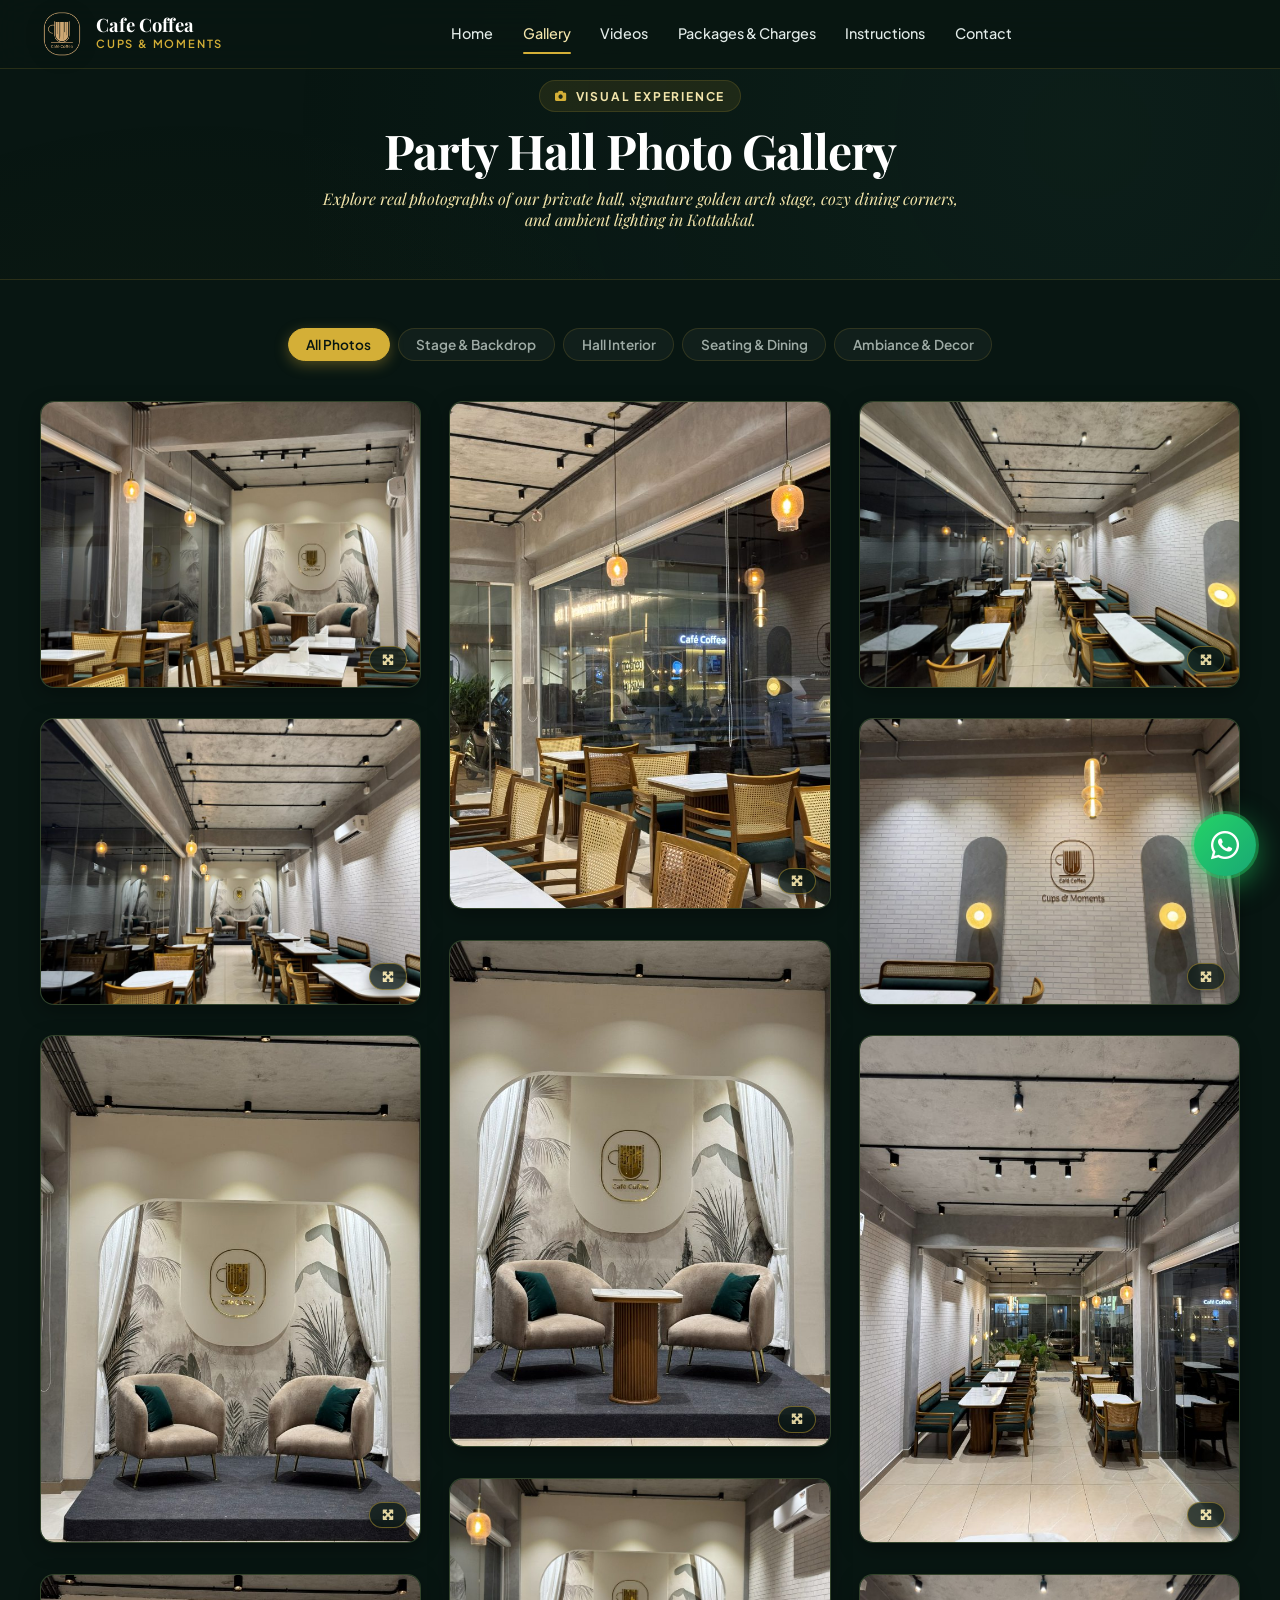
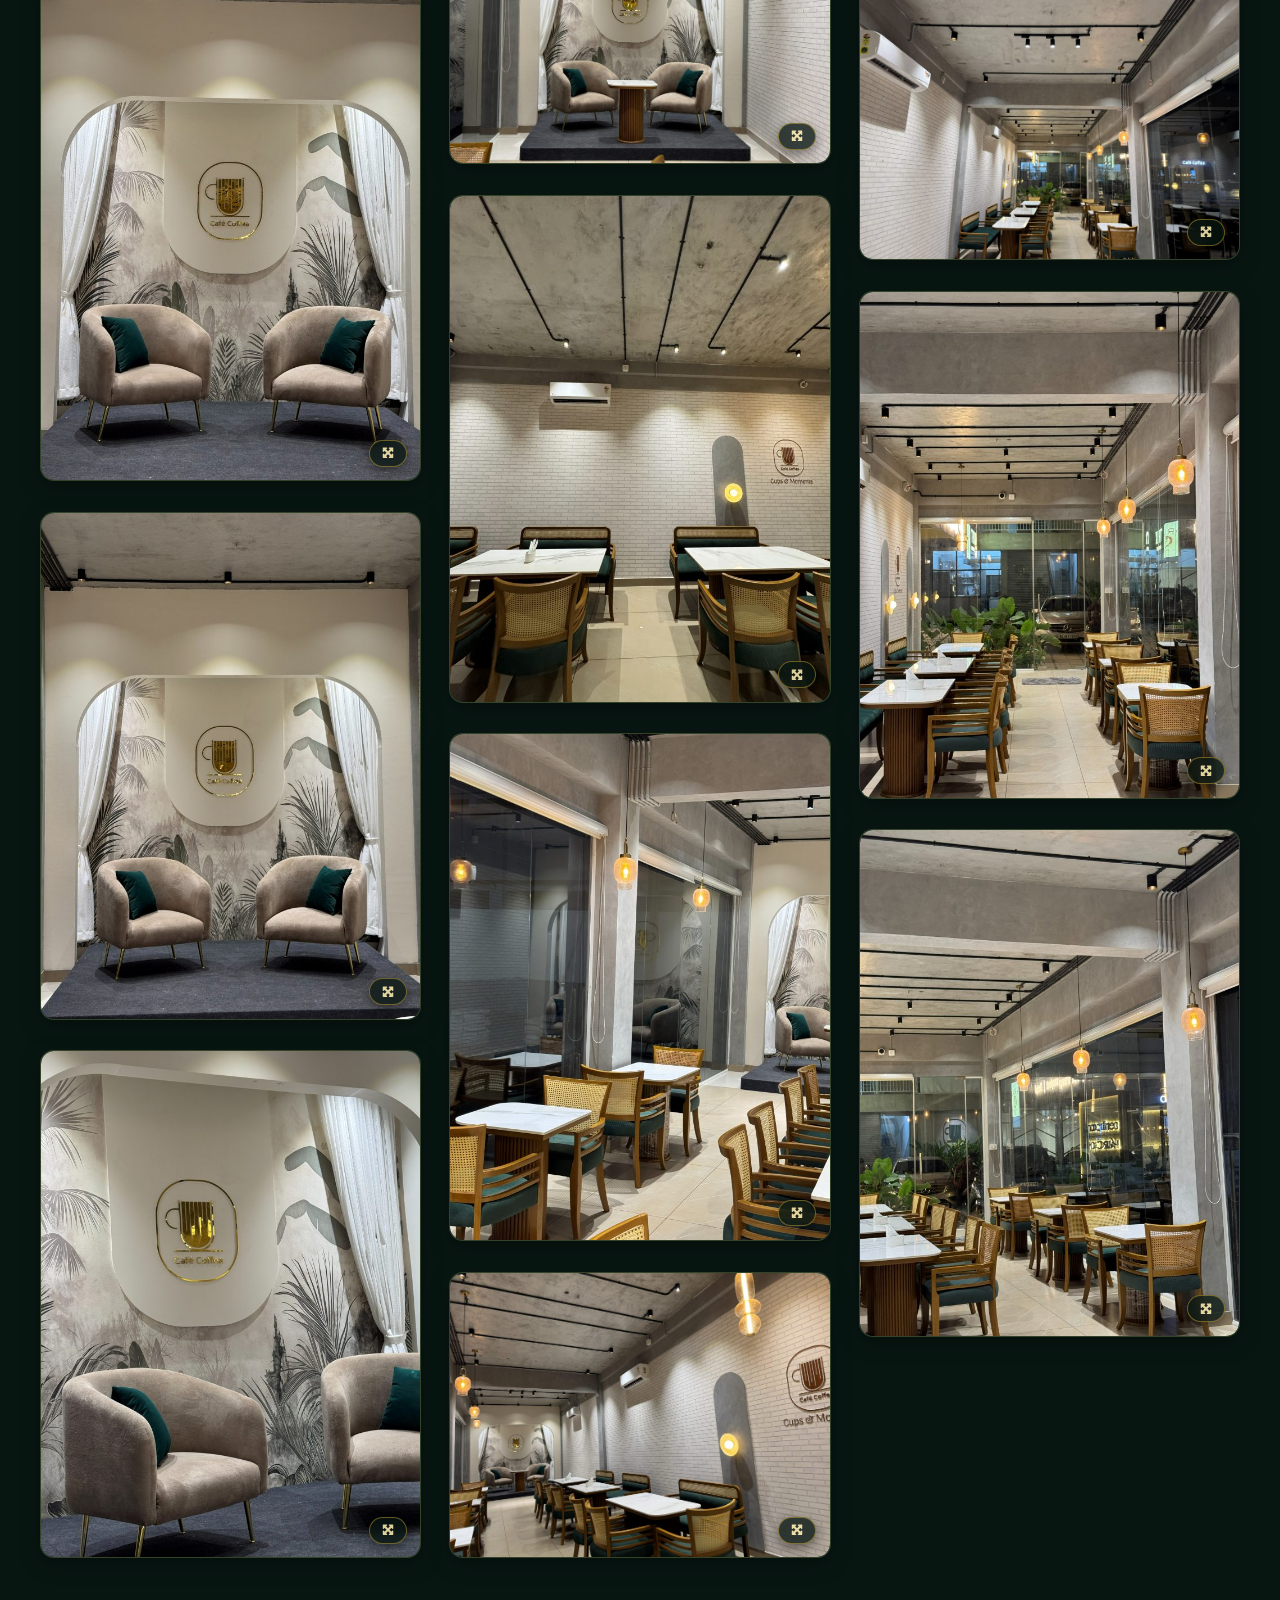
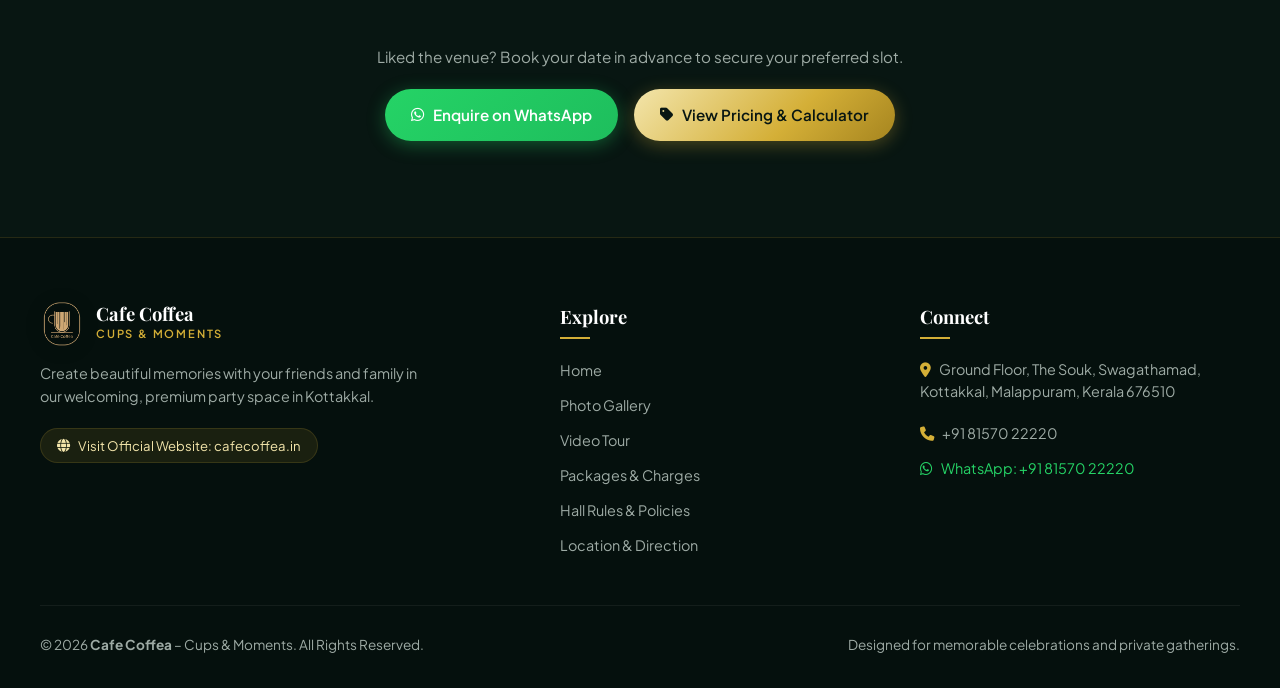
==== commit be26aa7f: "Refine homepage buttons, optimize mobile photography gallery, and enable full-width mobile video ful" ====
--- a/gallery.html
+++ b/gallery.html
@@ -43,11 +43,6 @@
             </nav>
 
             <div class="header-actions">
-                <a href="https://wa.me/918157022220?text=Hello%20Cafe%20Coffea!%20I%20would%20like%20to%20enquire%20about%20party%20hall%20booking%20at%20Cafe%20Coffea%20%E2%80%93%20Cups%20%26%20Moments." target="_blank" rel="noopener noreferrer" class="btn btn-whatsapp btn-sm d-none-mobile">
-                    <i class="fab fa-whatsapp"></i>
-                    <span>Enquire Now</span>
-                </a>
-
                 <!-- Mobile Hamburger Toggle -->
                 <button type="button" class="mobile-nav-toggle" aria-label="Toggle navigation menu">
                     <span class="hamburger-line"></span>
@@ -96,6 +91,28 @@
                 <i class="fas fa-phone-alt"></i>
                 <span>Call Us Directly</span>
             </a>
+        </div>
+    </div>
+
+    <!-- Floating WhatsApp Action -->
+    <a href="https://wa.me/918157022220?text=Hello%20Cafe%20Coffea!%20I%20would%20like%20to%20enquire%20about%20party%20hall%20booking%20at%20Cafe%20Coffea%20%E2%80%93%20Cups%20%26%20Moments." target="_blank" rel="noopener noreferrer" class="floating-whatsapp" aria-label="Enquire on WhatsApp">
+        <i class="fab fa-whatsapp"></i>
+    </a>
+
+    <!-- Lightbox Modal Container for Fullscreen Image Viewing -->
+    <div id="gallery-lightbox" class="lightbox-modal" role="dialog" aria-modal="true" aria-label="Image Lightbox">
+        <button class="lightbox-btn lightbox-close" aria-label="Close Lightbox">
+            <i class="fas fa-times"></i>
+        </button>
+        <button class="lightbox-btn lightbox-prev" aria-label="Previous Image">
+            <i class="fas fa-chevron-left"></i>
+        </button>
+        <button class="lightbox-btn lightbox-next" aria-label="Next Image">
+            <i class="fas fa-chevron-right"></i>
+        </button>
+        <div class="lightbox-counter" id="lightbox-counter">1 / 18</div>
+        <div class="lightbox-content-wrap">
+            <img src="" alt="Enlarged cafe photograph" class="lightbox-img">
         </div>
     </div>
 
@@ -326,3 +343,4 @@
     <script src="assets/js/main.js"></script>
 </body>
 </html>
+
--- a/assets/css/style.css
+++ b/assets/css/style.css
@@ -769,87 +769,96 @@
     box-shadow: 0 4px 14px rgba(212, 175, 55, 0.35);
 }
 
+/* Beautiful Responsive Gallery Showcase (Masonry Columns: No unwanted cropping) */
 .gallery-grid {
-    display: grid;
-    grid-template-columns: repeat(1, 1fr);
-    gap: 1rem;
-}
-
-@media (min-width: 540px) {
+    column-count: 1;
+    column-gap: 1.25rem;
+    width: 100%;
+}
+
+@media (min-width: 576px) {
     .gallery-grid {
-        grid-template-columns: repeat(2, 1fr);
-        gap: 1.25rem;
-    }
-}
-
-@media (min-width: 900px) {
+        column-count: 2;
+        column-gap: 1.5rem;
+    }
+}
+
+@media (min-width: 992px) {
     .gallery-grid {
-        grid-template-columns: repeat(3, 1fr);
-        gap: 1.5rem;
+        column-count: 3;
+        column-gap: 1.75rem;
     }
 }
 
 .gallery-card {
+    break-inside: avoid;
+    -webkit-column-break-inside: avoid;
+    page-break-inside: avoid;
+    margin-bottom: 1.5rem;
+    display: inline-block;
+    width: 100%;
     position: relative;
-    border-radius: var(--radius-md);
+    border-radius: 14px;
     overflow: hidden;
     background: var(--color-bg-surface-elevated);
     border: 1px solid var(--border-subtle);
     cursor: pointer;
-    aspect-ratio: 4 / 3;
-    transition: all var(--transition-smooth);
-    box-shadow: var(--shadow-sm);
+    transition: transform var(--transition-smooth), border-color var(--transition-smooth), box-shadow var(--transition-smooth);
+    box-shadow: 0 6px 20px rgba(0, 0, 0, 0.35);
 }
 
 .gallery-card:hover {
-    transform: translateY(-4px) scale(1.01);
-    border-color: var(--border-highlight);
-    box-shadow: var(--shadow-gold);
+    transform: translateY(-5px);
+    border-color: rgba(212, 175, 55, 0.6);
+    box-shadow: 0 12px 30px rgba(0, 0, 0, 0.5), 0 0 20px rgba(212, 175, 55, 0.25);
 }
 
 .gallery-img {
     width: 100%;
-    height: 100%;
+    height: auto;
+    display: block;
     object-fit: cover;
+    border-radius: 13px;
     transition: transform var(--transition-smooth);
 }
 
 .gallery-card:hover .gallery-img {
-    transform: scale(1.05);
+    transform: scale(1.025);
 }
 
 .gallery-zoom-badge {
     position: absolute;
-    top: 0.85rem;
+    bottom: 0.85rem;
     right: 0.85rem;
-    width: 36px;
-    height: 36px;
+    padding: 0.4rem 0.75rem;
     border-radius: var(--radius-full);
-    background: rgba(8, 22, 18, 0.8);
-    border: 1px solid var(--border-subtle);
+    background: rgba(8, 22, 18, 0.85);
+    border: 1px solid rgba(212, 175, 55, 0.5);
     color: var(--color-gold-light);
     display: flex;
     align-items: center;
-    justify-content: center;
-    font-size: 0.85rem;
+    gap: 0.4rem;
+    font-size: 0.75rem;
+    font-weight: 600;
     backdrop-filter: blur(8px);
-    opacity: 0;
-    transform: scale(0.8);
+    opacity: 0.9;
+    box-shadow: 0 4px 12px rgba(0, 0, 0, 0.5);
     transition: all var(--transition-fast);
 }
 
 .gallery-card:hover .gallery-zoom-badge {
-    opacity: 1;
-    transform: scale(1);
+    background: var(--color-gold);
+    color: #081612;
+    border-color: var(--color-gold);
 }
 
 /* Lightbox Modal */
 .lightbox-modal {
     position: fixed;
     inset: 0;
-    background: rgba(5, 14, 11, 0.96);
-    backdrop-filter: blur(20px);
-    -webkit-backdrop-filter: blur(20px);
+    background: rgba(4, 12, 9, 0.97);
+    backdrop-filter: blur(25px);
+    -webkit-backdrop-filter: blur(25px);
     z-index: 2000;
     display: none;
     align-items: center;
@@ -857,6 +866,7 @@
     padding: 1rem;
     opacity: 0;
     transition: opacity var(--transition-smooth);
+    touch-action: pan-y;
 }
 
 .lightbox-modal.active {
@@ -866,47 +876,70 @@
 
 .lightbox-content-wrap {
     position: relative;
-    max-width: 94vw;
+    max-width: 96vw;
     max-height: 88vh;
     display: flex;
     flex-direction: column;
     align-items: center;
+    justify-content: center;
 }
 
 .lightbox-img {
     max-width: 100%;
-    max-height: 82vh;
+    max-height: 84vh;
     object-fit: contain;
-    border-radius: var(--radius-sm);
-    box-shadow: var(--shadow-lg);
+    border-radius: var(--radius-md);
+    box-shadow: 0 16px 50px rgba(0, 0, 0, 0.85);
     border: 1px solid var(--border-subtle);
+    transition: transform 0.25s ease, opacity 0.25s ease;
+    user-select: none;
+    -webkit-user-select: none;
+}
+
+.lightbox-counter {
+    position: absolute;
+    top: 1.5rem;
+    left: 50%;
+    transform: translateX(-50%);
+    font-size: 0.85rem;
+    font-weight: 600;
+    letter-spacing: 0.08em;
+    color: var(--color-gold);
+    background: rgba(14, 36, 30, 0.85);
+    border: 1px solid var(--border-subtle);
+    padding: 0.35rem 1rem;
+    border-radius: var(--radius-full);
+    backdrop-filter: blur(8px);
+    z-index: 2010;
 }
 
 .lightbox-btn {
     position: absolute;
-    width: 48px;
-    height: 48px;
+    width: 50px;
+    height: 50px;
     border-radius: var(--radius-full);
-    background: rgba(14, 36, 30, 0.85);
+    background: rgba(14, 36, 30, 0.88);
     border: 1px solid var(--border-highlight);
     color: var(--color-gold);
     display: flex;
     align-items: center;
     justify-content: center;
-    font-size: 1.15rem;
+    font-size: 1.25rem;
     cursor: pointer;
     transition: all var(--transition-fast);
-    z-index: 2010;
-}
-
-.lightbox-btn:hover {
+    z-index: 2020;
+    box-shadow: 0 4px 15px rgba(0, 0, 0, 0.5);
+}
+
+.lightbox-btn:hover, .lightbox-btn:active {
     background: var(--color-gold);
     color: #081612;
+    transform: scale(1.08);
 }
 
 .lightbox-close {
-    top: 1.5rem;
-    right: 1.5rem;
+    top: 1.25rem;
+    right: 1.25rem;
 }
 
 .lightbox-prev {
@@ -915,23 +948,53 @@
     transform: translateY(-50%);
 }
 
+.lightbox-prev:hover, .lightbox-prev:active {
+    transform: translateY(-50%) scale(1.08);
+}
+
 .lightbox-next {
     right: 1rem;
     top: 50%;
     transform: translateY(-50%);
 }
 
-/* --- Video Showcase --- */
+.lightbox-next:hover, .lightbox-next:active {
+    transform: translateY(-50%) scale(1.08);
+}
+
+@media (max-width: 640px) {
+    .lightbox-btn {
+        width: 44px;
+        height: 44px;
+        font-size: 1.1rem;
+    }
+    .lightbox-close {
+        top: 1rem;
+        right: 1rem;
+    }
+    .lightbox-prev {
+        left: 0.5rem;
+    }
+    .lightbox-next {
+        right: 0.5rem;
+    }
+    .lightbox-img {
+        max-height: 80vh;
+    }
+}
+
+/* --- Video Showcase (100% Full Width on Mobile, Zero Cropping, Fullscreen Experience) --- */
 .video-grid {
     display: grid;
     grid-template-columns: 1fr;
-    gap: 1.5rem;
-}
-
-@media (min-width: 768px) {
+    gap: 2.25rem;
+    width: 100%;
+}
+
+@media (min-width: 900px) {
     .video-grid {
         grid-template-columns: repeat(2, 1fr);
-        gap: 2rem;
+        gap: 2.5rem;
     }
 }
 
@@ -944,6 +1007,7 @@
     transition: all var(--transition-smooth);
     display: flex;
     flex-direction: column;
+    width: 100%;
 }
 
 .video-card:hover {
@@ -954,16 +1018,101 @@
 .video-player-container {
     position: relative;
     width: 100%;
-    aspect-ratio: 16 / 9;
     background: #000000;
     overflow: hidden;
+    display: flex;
+    align-items: center;
+    justify-content: center;
+    min-height: 240px;
 }
 
 .video-element {
     width: 100%;
-    height: 100%;
-    object-fit: cover;
-    background: #000;
+    height: auto;
+    max-height: 80vh;
+    display: block;
+    object-fit: contain; /* Preserves exact aspect ratio: NEVER crops or distorts */
+    background: #000000;
+}
+
+/* Play & Fullscreen Overlay */
+.video-play-overlay {
+    position: absolute;
+    inset: 0;
+    background: rgba(5, 15, 12, 0.45);
+    display: flex;
+    flex-direction: column;
+    align-items: center;
+    justify-content: center;
+    gap: 0.85rem;
+    cursor: pointer;
+    transition: opacity 0.3s ease, visibility 0.3s ease;
+    z-index: 5;
+}
+
+.video-play-overlay.hidden {
+    opacity: 0;
+    visibility: hidden;
+    pointer-events: none;
+}
+
+.play-btn-circle {
+    width: 68px;
+    height: 68px;
+    border-radius: var(--radius-full);
+    background: rgba(212, 175, 55, 0.92);
+    color: #081612;
+    display: flex;
+    align-items: center;
+    justify-content: center;
+    font-size: 1.5rem;
+    padding-left: 4px;
+    box-shadow: 0 0 30px rgba(212, 175, 55, 0.65), 0 8px 25px rgba(0, 0, 0, 0.6);
+    transition: transform var(--transition-fast), background var(--transition-fast);
+}
+
+.video-play-overlay:hover .play-btn-circle {
+    transform: scale(1.12);
+    background: #FFDF73;
+}
+
+.play-btn-label {
+    font-size: 0.85rem;
+    font-weight: 700;
+    letter-spacing: 0.08em;
+    text-transform: uppercase;
+    color: #FFFFFF;
+    background: rgba(8, 22, 18, 0.8);
+    padding: 0.35rem 0.9rem;
+    border-radius: var(--radius-full);
+    border: 1px solid rgba(212, 175, 55, 0.4);
+    backdrop-filter: blur(6px);
+}
+
+.video-fs-btn {
+    position: absolute;
+    bottom: 1rem;
+    right: 1rem;
+    background: rgba(8, 22, 18, 0.85);
+    border: 1px solid rgba(212, 175, 55, 0.5);
+    color: var(--color-gold-light);
+    border-radius: var(--radius-full);
+    padding: 0.4rem 0.85rem;
+    font-size: 0.78rem;
+    font-weight: 600;
+    display: inline-flex;
+    align-items: center;
+    gap: 0.4rem;
+    cursor: pointer;
+    z-index: 6;
+    backdrop-filter: blur(8px);
+    transition: all var(--transition-fast);
+}
+
+.video-fs-btn:hover {
+    background: var(--color-gold);
+    color: #081612;
+    border-color: var(--color-gold);
 }
 
 .video-card-body {
@@ -971,6 +1120,29 @@
     display: flex;
     flex-direction: column;
     flex-grow: 1;
+}
+
+@media (max-width: 640px) {
+    /* 100% Mobile Screen Width Viewing */
+    #videos .container {
+        padding-left: 0.5rem;
+        padding-right: 0.5rem;
+    }
+    .video-card {
+        border-radius: 14px;
+        margin: 0;
+    }
+    .video-element {
+        max-height: 85vh;
+    }
+    .play-btn-circle {
+        width: 60px;
+        height: 60px;
+        font-size: 1.35rem;
+    }
+    .video-card-body {
+        padding: 1.15rem;
+    }
 }
 
 .video-title {
@@ -1451,29 +1623,64 @@
     line-height: 1.6;
 }
 
-/* Floating WhatsApp Button on Mobile */
+/* Floating WhatsApp Button (Circular Green Button at Bottom-Right Corner) */
 .floating-whatsapp {
     position: fixed;
-    bottom: 1.5rem;
-    right: 1.5rem;
-    width: 60px;
-    height: 60px;
-    border-radius: var(--radius-full);
+    bottom: 24px;
+    right: 24px;
+    width: 62px;
+    height: 62px;
+    border-radius: 50%;
     background: linear-gradient(135deg, #25D366 0%, #128C7E 100%);
     color: #FFFFFF;
     display: flex;
     align-items: center;
     justify-content: center;
-    font-size: 1.85rem;
-    box-shadow: 0 8px 25px rgba(37, 211, 102, 0.5);
-    z-index: 999;
+    font-size: 2rem;
+    box-shadow: 0 8px 30px rgba(37, 211, 102, 0.6);
+    z-index: 1500;
     transition: transform var(--transition-fast), box-shadow var(--transition-fast);
 }
 
+.floating-whatsapp::before {
+    content: '';
+    position: absolute;
+    inset: -3px;
+    border-radius: 50%;
+    background: rgba(37, 211, 102, 0.4);
+    z-index: -1;
+    animation: pulseWhatsapp 2.4s infinite;
+}
+
+@keyframes pulseWhatsapp {
+    0% {
+        transform: scale(0.95);
+        opacity: 0.8;
+    }
+    70% {
+        transform: scale(1.35);
+        opacity: 0;
+    }
+    100% {
+        transform: scale(0.95);
+        opacity: 0;
+    }
+}
+
 .floating-whatsapp:hover, .floating-whatsapp:active {
-    transform: scale(1.08) translateY(-3px);
-    box-shadow: 0 12px 30px rgba(37, 211, 102, 0.7);
+    transform: scale(1.1) translateY(-3px);
+    box-shadow: 0 12px 35px rgba(37, 211, 102, 0.85);
     color: #FFFFFF;
+}
+
+@media (max-width: 480px) {
+    .floating-whatsapp {
+        bottom: 18px;
+        right: 18px;
+        width: 56px;
+        height: 56px;
+        font-size: 1.85rem;
+    }
 }
 
 /* --- Contact & Location Section --- */
